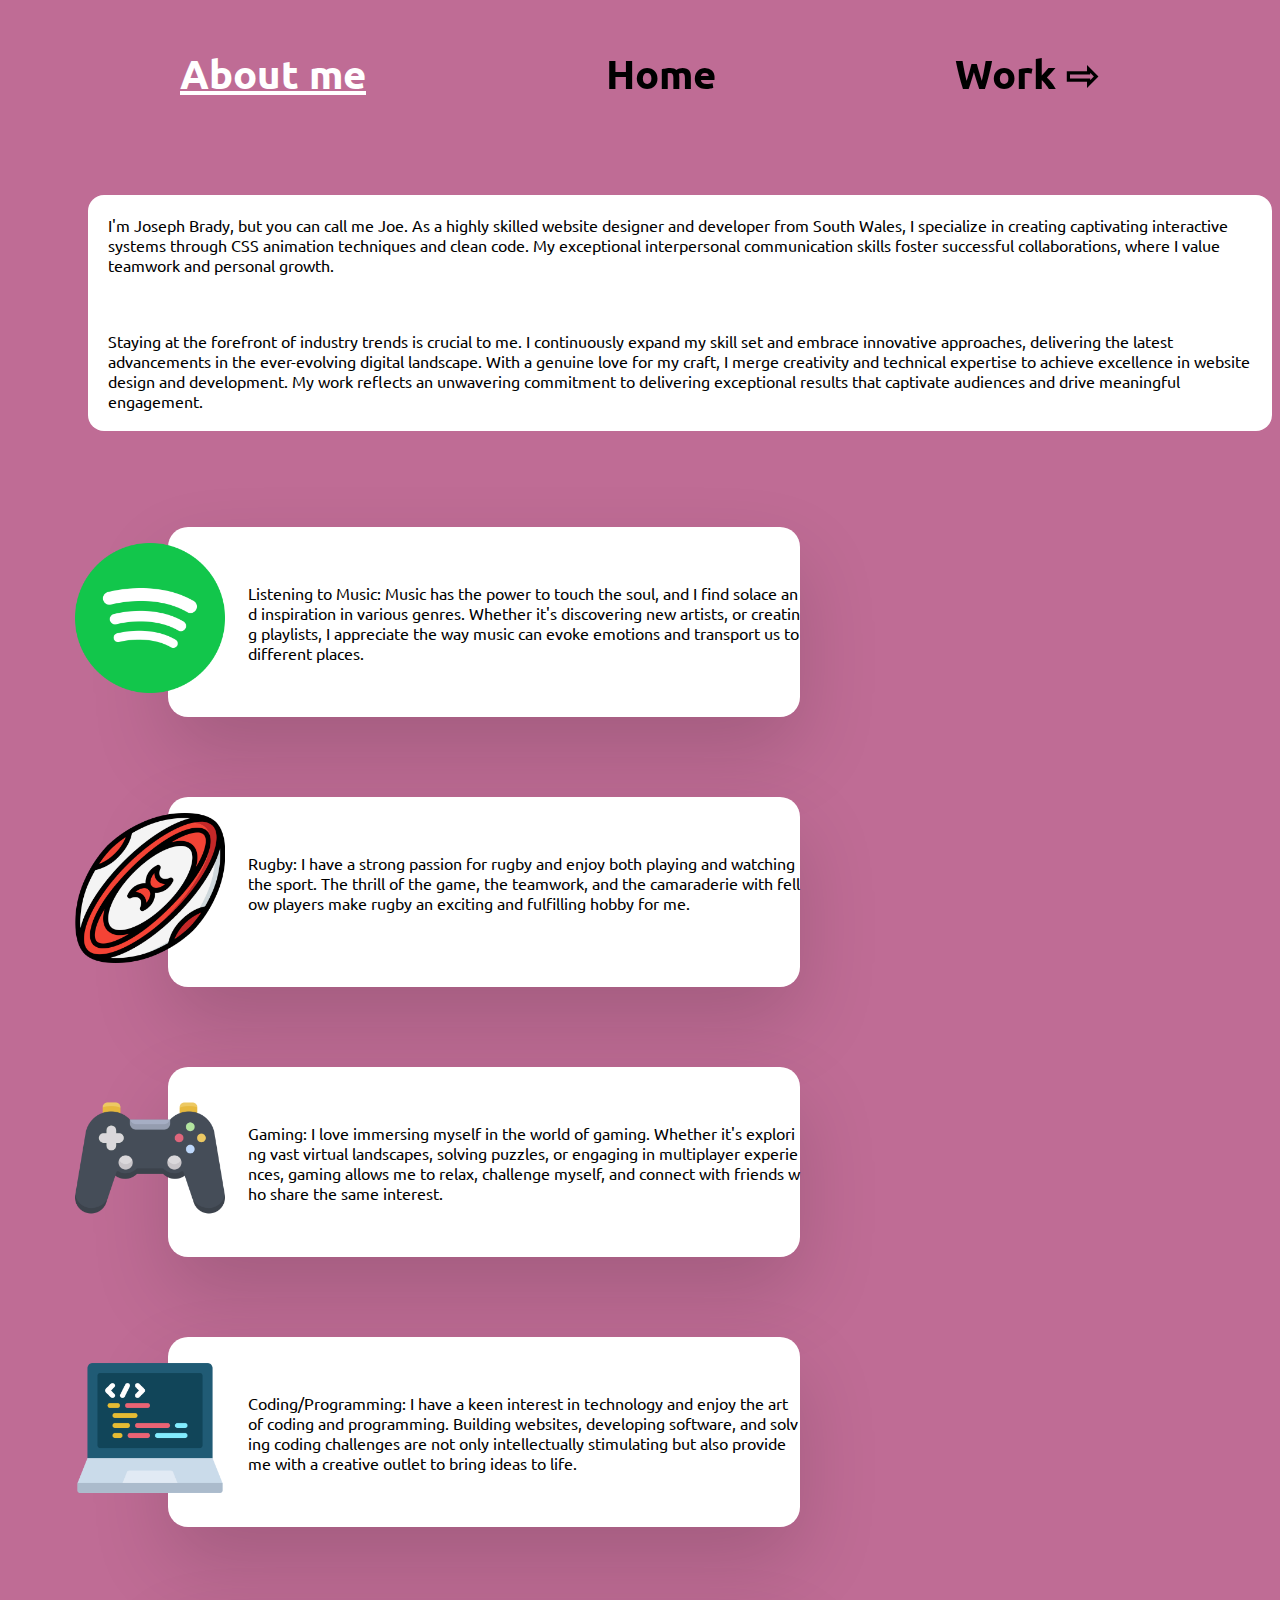
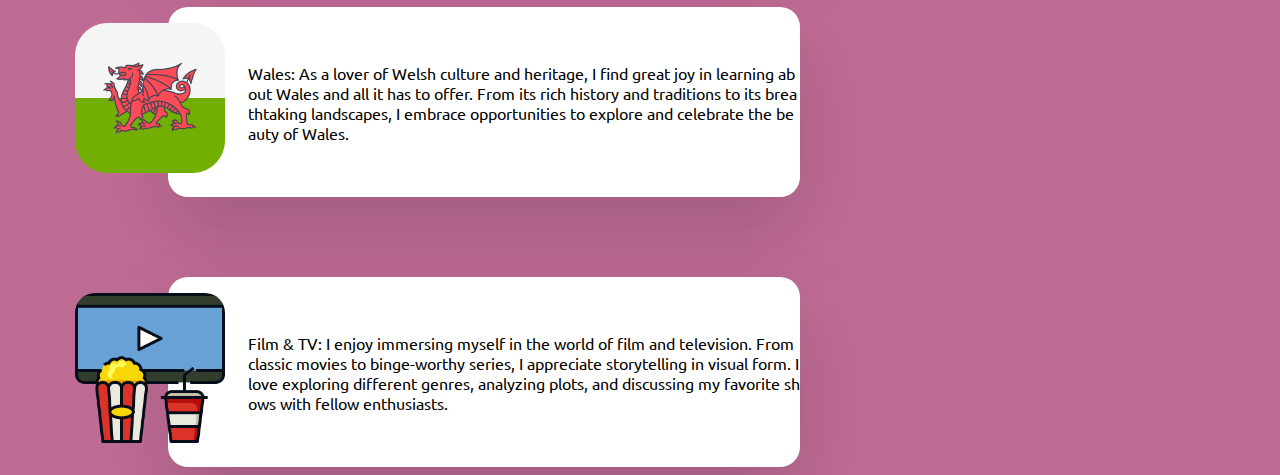
==== portfolio_bio.html @ 57f2a2ac "moved for deployment" ====
<!DOCTYPE html>
<html lang="en">
<head>
    <meta charset="UTF-8">
    <meta name="viewport" content="width=device-width, initial-scale=1.0">
    <link rel="stylesheet" href="../css/portfolio_bio.css">
    <title>Personal Portfolio Bio</title>
</head>
<body>
 <nav class="grid">  
    <h1 class="about-me"> About me </h1>
    <h1 class="home"><a href="portfolio_home.html"> Home </a></h1>
    <h1 class="work"> <a href="portfolio_work.html"> Work <span> &#8680</span></a></h1>
</nav>
<div class="bio-text-container">
<p class="bio-text">I'm Joseph Brady, but you can call me Joe. As a highly skilled website designer and developer from South Wales, I specialize in creating captivating interactive systems through CSS animation techniques and clean code. 
    My exceptional interpersonal communication skills foster successful collaborations, where I value teamwork and personal growth.</p>

    <p class="bio-text">Staying at the forefront of industry trends is crucial to me. I continuously expand my skill set and embrace innovative approaches, delivering the latest advancements in the ever-evolving digital landscape. With a genuine love for my craft, I merge creativity and technical expertise to achieve excellence in website design and development. 
    My work reflects an unwavering commitment to delivering exceptional results that captivate audiences and drive meaningful engagement.</p>
</div>
    <section class="card-container">
        <div class="flex">
        <div class="card">
            <div class="image-box">
                <img src="../images/Bio section/spotify.png" alt="Spotify logo">
            </div>
            <p class="card-text">Listening to Music: Music has the power to touch the soul, and I find solace and inspiration in various 
                genres. Whether it's discovering new artists, or creating playlists, I appreciate the way music can evoke emotions and 
                transport us to different places.</p>
        </div>
    </div>
    <div class="flex">
        <div class="card">
            <div class="image-box">
                <img src="../images/Bio section/rugby.png" alt="A rugby ball">
            </div>
            <p class="card-text">Rugby: I have a strong passion for rugby and enjoy both playing and watching the sport. 
                The thrill of the game, the teamwork, and the camaraderie with fellow players make rugby an exciting 
                and fulfilling hobby for me.</p>
        </div>
    </div>
    <div class="flex">
        <div class="card">
            <div class="image-box">
                <img src="../images/Bio section/game-controller.png" alt="A gaming controller">
            </div>
            <p class="card-text">Gaming: I love immersing myself in the world of gaming. Whether it's exploring vast virtual landscapes, 
                solving puzzles, or engaging in multiplayer experiences, gaming allows me to relax, challenge myself, and connect with friends 
                who share the same interest.</p>
        </div>
    </div>
    <div class="flex">
        <div class="card">
            <div class="image-box">
                <img src="../images/Bio section/programming.png" alt="A laptop with programming graphics">
            </div>
            <p class="card-text">Coding/Programming: I have a keen interest in technology and enjoy the art of coding and programming. 
                Building websites, developing software, and solving coding challenges are not only intellectually stimulating but also 
                provide me with a creative outlet to bring ideas to life.</p>
        </div>
    </div>
    <div class="flex">
        <div class="card">
            <div class="image-box">
                <img src="../images/Bio section/wales.png" alt="The Welsh flag">
            </div>
            <p class="card-text">Wales: As a lover of Welsh culture and heritage, I find great joy in learning about Wales and all it has 
                to offer. From its rich history and traditions to its breathtaking landscapes, I embrace opportunities to explore and 
                celebrate the beauty of Wales.</p>
        </div>
    </div>
    <div class="flex">
        <div class="card">
            <div class="image-box">
                <img src="../images/Bio section/watching-a-movie.png" alt="Movie screen with popcorn & drink">
            </div>
            <p class="card-text">Film & TV: I enjoy immersing myself in the world of film and television. From classic movies to binge-worthy 
                series, I appreciate storytelling in visual form. I love exploring different genres, analyzing plots, and discussing my 
                favorite shows with fellow enthusiasts.</p>
        </div>
    </div>
    </section>
</body>
</html>
<script type="text/JavaScript" src="../js/portfolio_bio.js"></script>
---- css/portfolio_bio.css ----
@import url('https://fonts.googleapis.com/css2?family=Ubuntu&display=swap');
@import url('https://fonts.googleapis.com/css2?family=Rubik&display=swap');

* {
    box-sizing: border-box;
}

body {
    font-family: 'Ubuntu', sans-serif;
    background-color: #BF6C95;
    color: black;
    text-decoration: none;
}

/* Used for the navigation */

.grid {
    display: grid;
    grid-template-columns: auto auto auto;
    padding: 0.6em;
    grid-gap: 1.25em;
    font-size: 15pt;
}

/* Hover state used for the navigation */

a {
    text-decoration: none;
    color: black;
    --b: 0.1em;   /* the thickness of the line */
    --c: white; /* the color */
    color: #0000;
    padding-block: var(--b);
    background: 
    linear-gradient(var(--c) 50%,#000 0) 0% calc(100% - var(--_p,0%))/100% 200%,
    linear-gradient(var(--c) 0 0) 0% var(--_p,0%)/var(--_p,0%) var(--b) no-repeat;
    -webkit-background-clip: text,padding-box;
    background-clip: text,padding-box;
    transition: .3s var(--_s,0s) linear,background-size .3s calc(.3s - var(--_s,0s));
}

.about-me {
    padding-left: 4em;
    text-align: left;
    color: white;
    text-decoration: underline;
}

.home {
    text-align: center;
}

.work {
    text-align: right;
    padding-right: 4em;
}

a:hover {
    --_p: 100%;
    --_s: .3s;
}

.bio-text {
    font: 'Rubik', sans-serif;
    padding: 1.25em;
}

.bio-text-container {
    background-color: #fff;
    border-radius: 1em;
    line-break: auto;
    margin-top: 3.5em;
    margin-left: 5em;
    text-align: left;
}

.card-container {
    display: grid;
    grid-template-columns: auto;
    grid-template-rows: auto repeat(5);
    font: 'Rubik', sans-serif;
    word-break: break-all;
}

.flex {
    display: flex;
    justify-content: left;
    align-items: left;
}

.card {
    position: relative;
    height: 11.875em;
    background: #fff;
    border-radius: 1.25em;
    box-shadow: 0 2.1875em 5em rgba(0,0,0,0.15);
    margin-top: 5em;
    margin-left: 10em; 
    width: 50%;
}

.image-box {
    position: absolute;
    align-items: center;
    justify-content: center;
    left: 50%;
    left: -1.125em;
    transform: translateX(-50%);
    width: 9.375em;
    height: 9.375;
    border-radius: 1.25em;
    box-shadow: 0 0.9375em 3.125 rgba(0,0,0,0.35);
    overflow: hidden;
    margin-top: 1em;
}

.image-box img {
    width: 9.375em;
    height: 9.375;
    position: relative;
    object-fit: cover;
    align-items: center;
    justify-content: center;
}

.card-text {
    line-break: strict;
    margin-top: 3.5em;
    margin-left: 5em;
    text-align: left;
}
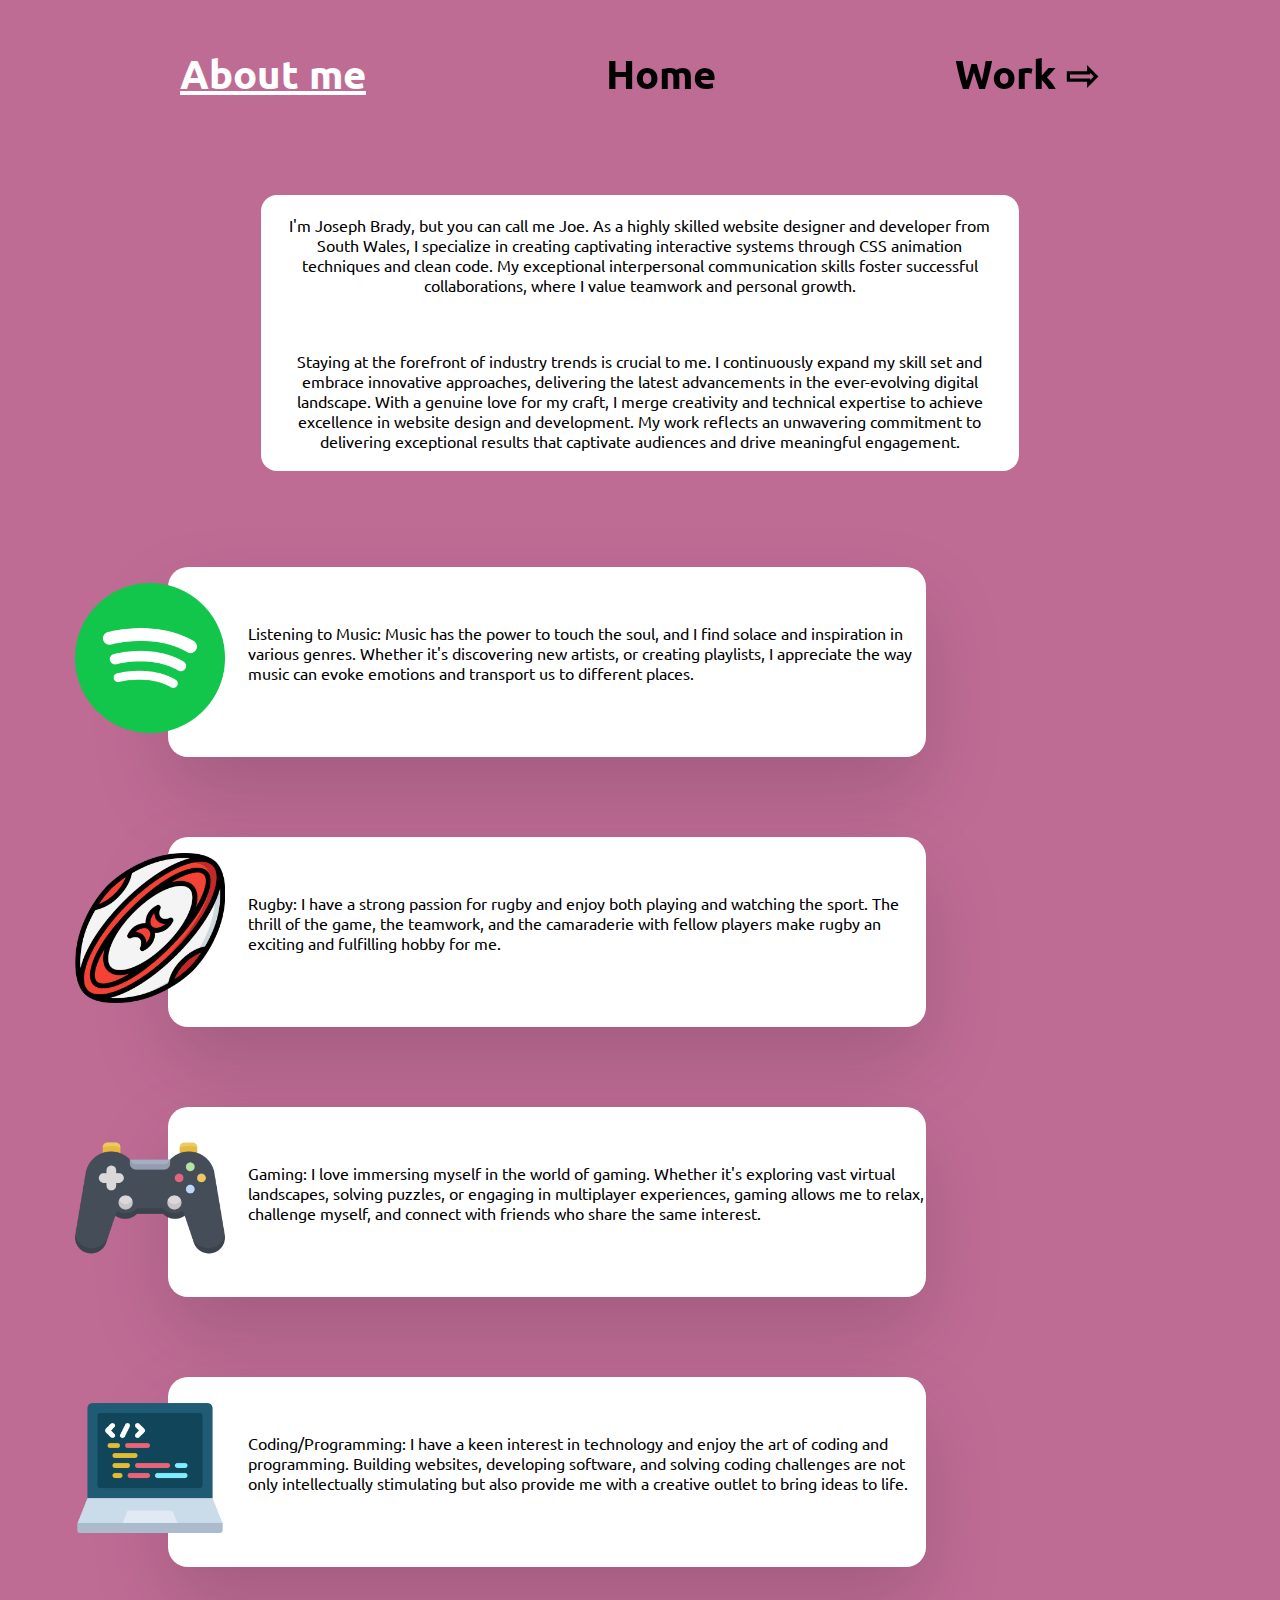
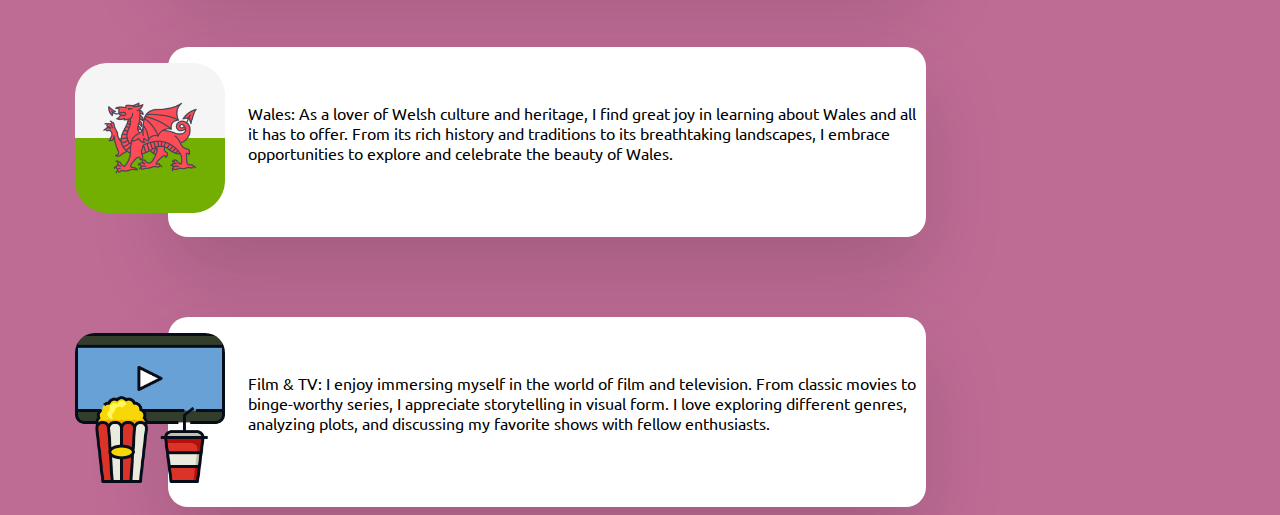
==== commit dee95031: "bio page css media queries complete" ====
--- a/portfolio_bio.html
+++ b/portfolio_bio.html
@@ -3,13 +3,13 @@
 <head>
     <meta charset="UTF-8">
     <meta name="viewport" content="width=device-width, initial-scale=1.0">
-    <link rel="stylesheet" href="../css/portfolio_bio.css">
+    <link rel="stylesheet" href="./portfolio_bio.css">
     <title>Personal Portfolio Bio</title>
 </head>
 <body>
  <nav class="grid">  
     <h1 class="about-me"> About me </h1>
-    <h1 class="home"><a href="portfolio_home.html"> Home </a></h1>
+    <h1 class="home"><a href="index.html"> Home </a></h1>
     <h1 class="work"> <a href="portfolio_work.html"> Work <span> &#8680</span></a></h1>
 </nav>
 <div class="bio-text-container">
@@ -20,7 +20,7 @@
     My work reflects an unwavering commitment to delivering exceptional results that captivate audiences and drive meaningful engagement.</p>
 </div>
     <section class="card-container">
-        <div class="flex">
+    <div class="flex">
         <div class="card">
             <div class="image-box">
                 <img src="../images/Bio section/spotify.png" alt="Spotify logo">
--- a/portfolio_bio.css
+++ b/portfolio_bio.css
@@ -0,0 +1,230 @@
+@import url('https://fonts.googleapis.com/css2?family=Ubuntu&display=swap');
+@import url('https://fonts.googleapis.com/css2?family=Rubik&display=swap');
+
+* {
+    box-sizing: border-box;
+}
+
+body {
+    font-family: 'Ubuntu', sans-serif;
+    background-color: #BF6C95;
+    color: black;
+    text-decoration: none;
+}
+
+/* Used for the navigation */
+
+.grid {
+    display: grid;
+    grid-template-columns: auto auto auto;
+    padding: 0.6em;
+    grid-gap: 1.25em;
+    font-size: 15pt;
+}
+
+/* Hover state used for the navigation */
+
+a {
+    text-decoration: none;
+    color: black;
+    --b: 0.1em;   /* the thickness of the line */
+    --c: white; /* the color */
+    color: #0000;
+    padding-block: var(--b);
+    background: 
+    linear-gradient(var(--c) 50%,#000 0) 0% calc(100% - var(--_p,0%))/100% 200%,
+    linear-gradient(var(--c) 0 0) 0% var(--_p,0%)/var(--_p,0%) var(--b) no-repeat;
+    -webkit-background-clip: text,padding-box;
+    background-clip: text,padding-box;
+    transition: .3s var(--_s,0s) linear,background-size .3s calc(.3s - var(--_s,0s));
+}
+
+.about-me {
+    padding-left: 4em;
+    text-align: left;
+    color: white;
+    text-decoration: underline;
+}
+
+.home {
+    text-align: center;
+}
+
+.work {
+    text-align: right;
+    padding-right: 4em;
+}
+
+a:hover {
+    --_p: 100%;
+    --_s: .3s;
+}
+
+.bio-text {
+    font: 'Rubik', sans-serif;
+    padding: 1.25em;
+    text-align: center;
+}
+
+.bio-text-container {
+    background-color: #fff;
+    border-radius: 1em;
+    line-break: auto;
+    margin-top: 3.5em;
+    margin-left: auto;
+    margin-right: auto;
+    text-align: left;
+    width: 60%;
+
+}
+
+.card-container {
+    display: grid;
+    grid-template-columns: auto;
+    grid-template-rows: auto repeat(5);
+    font: 'Rubik', sans-serif;
+    word-break: break-all;
+}
+
+.flex {
+    display: flex;
+    justify-content: left;
+    align-items: left;
+}
+
+.card {
+    position: relative;
+    height: 11.875em;
+    background: #fff;
+    border-radius: 1.25em;
+    box-shadow: 0 2.1875em 5em rgba(0,0,0,0.15);
+    margin-top: 5em;
+    margin-left: 10em; 
+    width: 60%;
+}
+
+.image-box {
+    position: absolute;
+    align-items: center;
+    justify-content: center;
+    left: 50%;
+    left: -1.125em;
+    transform: translateX(-50%);
+    width: 9.375em;
+    height: 9.375;
+    border-radius: 1.25em;
+    box-shadow: 0 0.9375em 3.125 rgba(0,0,0,0.35);
+    overflow: hidden;
+    margin-top: 1em;
+}
+
+.image-box img {
+    width: 9.375em;
+    height: 9.375;
+    position: relative;
+    object-fit: cover;
+    align-items: center;
+    justify-content: center;
+}
+
+.card-text {
+    line-break: loose;
+    margin-top: 3.5em;
+    margin-left: 5em;
+    text-align: left;
+    word-break: normal;
+}
+
+@media screen and (max-width: 59.375em) {
+
+    .grid {
+        grid-template-columns: 1fr 1fr;
+        padding: none;
+        grid-gap: o;
+        text-align: center;
+    }
+
+    a{
+        font-size: 17pt;
+    }
+
+    .bio-text {
+        font-size: 11pt;
+    }
+
+    .about-me {
+        display: none;
+        padding: none;
+    }
+
+    .work {
+        padding-right: none;
+        text-align: center;
+    }
+
+    .bio-text-container {
+        text-align: center;
+        position: relative;
+    }
+
+    .card-container {
+        position: relative;
+        right: 4.5em;
+        place-items: center;
+    }
+
+    .flex {
+        margin-top: 5em;
+        justify-content: center;
+        align-items: center;
+        width: 100%;
+    }
+
+    .image-box {
+        bottom: 50%;
+        transform: translateY(-50%);
+        left: 50%;
+        transform: translateX(-50%);
+        top: -7.5em;
+    }
+
+    .card {
+        width: 100%;
+        margin-left: none;
+    }
+
+    .card-text {
+        text-align: center;
+        margin-left: 0;
+        font-size: 11pt;
+    }
+}
+
+@media screen and (max-width: 26.875em) { 
+    * {
+        font-size: 8pt;
+    }
+
+    .bio-text {
+        font-size: 10pt;
+    }
+
+    .card-text {
+        font-size: 8pt;
+    }
+}
+
+@media screen and (max-width:23.75em) { 
+    * {
+        font-size: 5pt;
+    }
+
+    .bio-text {
+        font-size: 8pt;
+    }
+
+    .card-text {
+        font-size: 5.7pt;
+    }
+}
+
